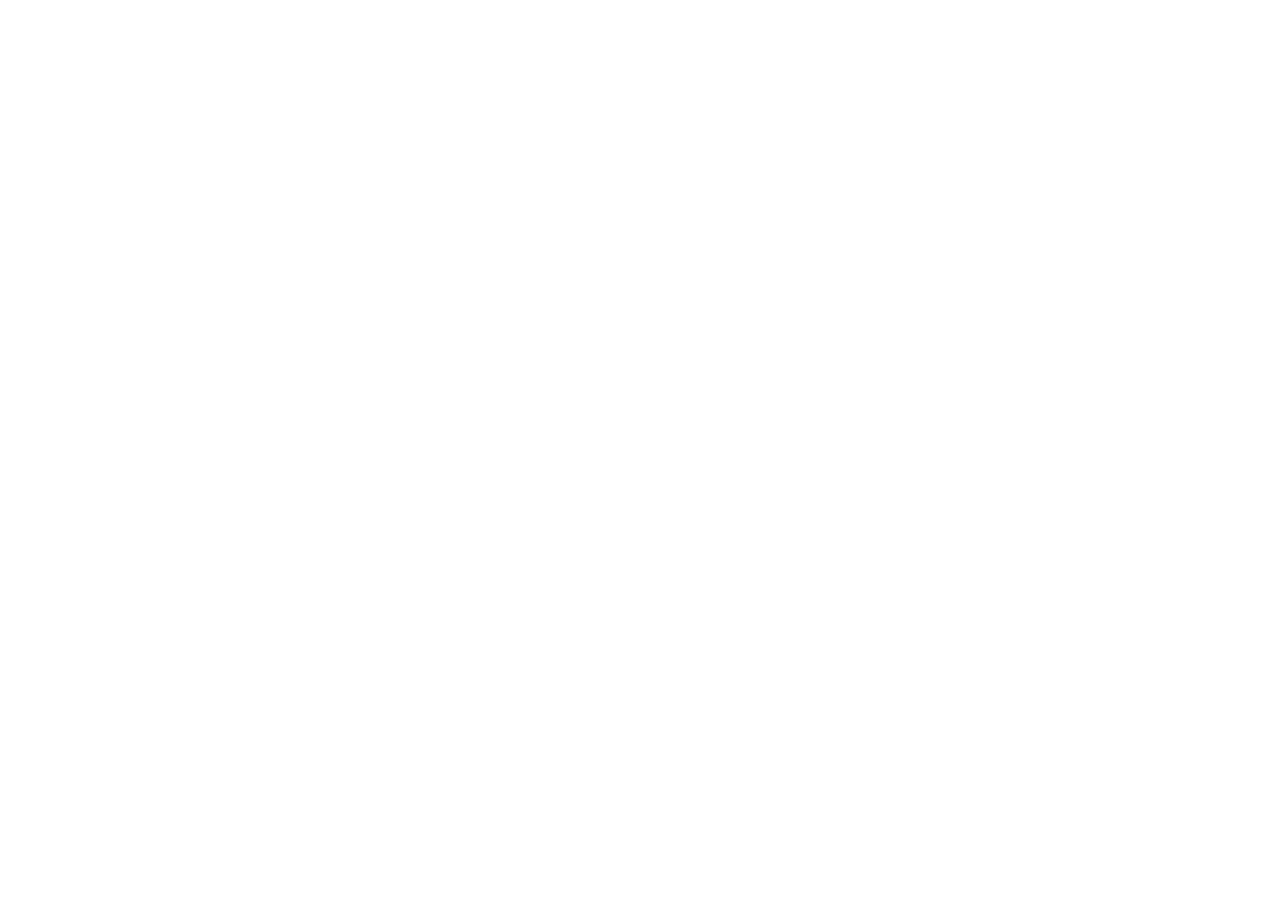
==== index.html @ 028c4cad "Curso de Sass e Scss" ====
<!DOCTYPE html>
<html lang="pt-br">
<head>
    <meta charset="UTF-8">
    <meta http-equiv="X-UA-Compatible" content="IE=edge">
    <meta name="viewport" content="width=device-width, initial-scale=1.0">
    <title>Document</title>
</head>
<body>
    
</body>
</html>
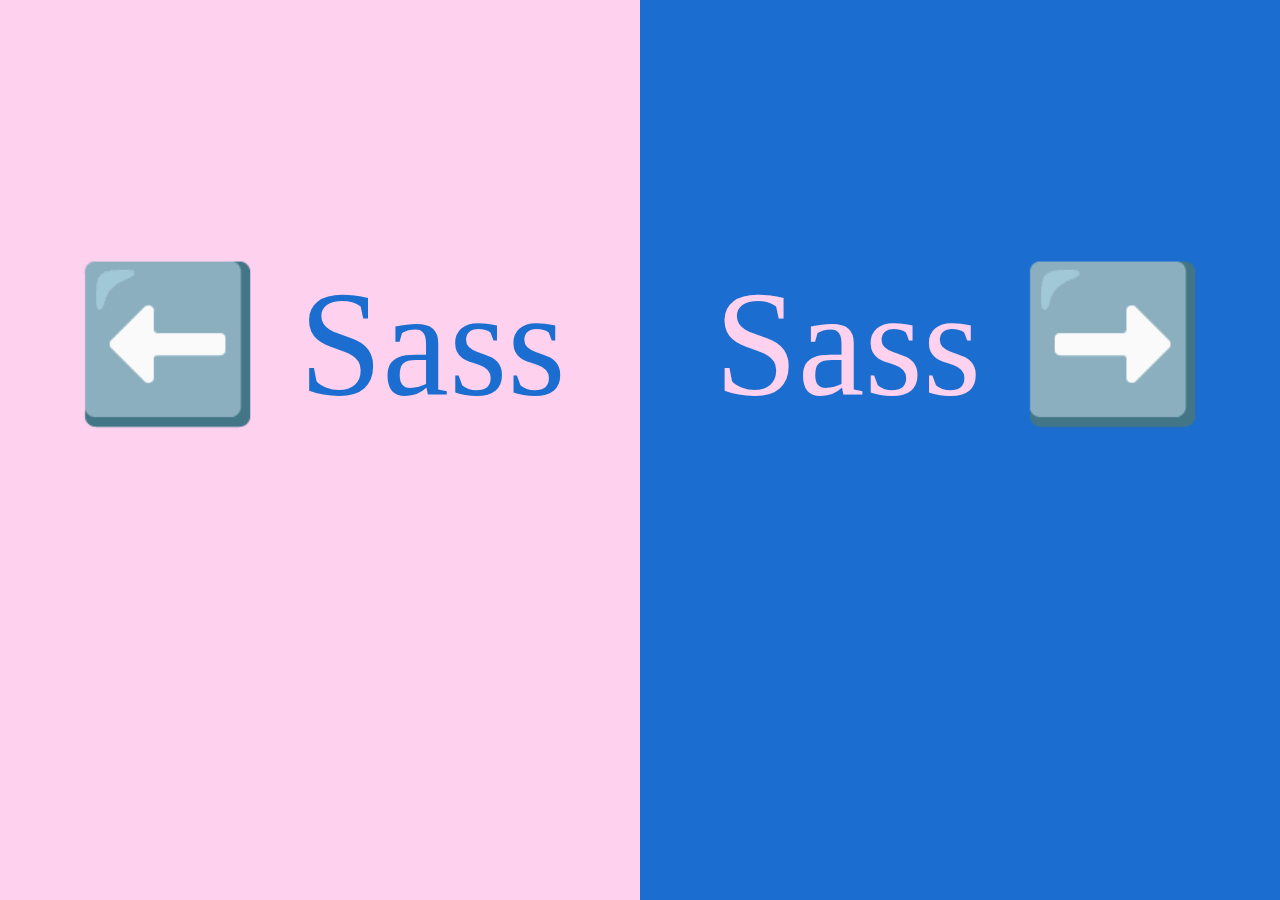
==== commit 62a0e947: "criando Sass e estilizando" ====
--- a/index.html
+++ b/index.html
@@ -4,9 +4,21 @@
     <meta charset="UTF-8">
     <meta http-equiv="X-UA-Compatible" content="IE=edge">
     <meta name="viewport" content="width=device-width, initial-scale=1.0">
-    <title>Document</title>
+    <link rel="stylesheet" href="./style.css">
+    <title>Sass</title>
 </head>
 <body>
-    
+    <div class="container">
+        <div class="esquerdo">
+            <div class="texto">
+                ⬅️ Sass
+            </div>
+        </div>
+        <div class="direito">
+            <div class="texto">
+                Sass ➡️
+            </div>
+        </div>
+    </div>
 </body>
 </html>--- a/style.css
+++ b/style.css
@@ -0,0 +1,29 @@
+body {
+  margin: 0;
+  padding: 0;
+}
+
+.container {
+  height: 100vh;
+  display: flex;
+}
+.container .esquerdo {
+  width: 50%;
+  background-color: #FED1EF;
+}
+.container .esquerdo .texto {
+  margin-top: 40%;
+  text-align: center;
+  font-size: 150px;
+  color: #1C6DD0;
+}
+.container .direito {
+  width: 50%;
+  background-color: #1C6DD0;
+}
+.container .direito .texto {
+  margin-top: 40%;
+  text-align: center;
+  font-size: 150px;
+  color: #FED1EF;
+}/*# sourceMappingURL=style.css.map */